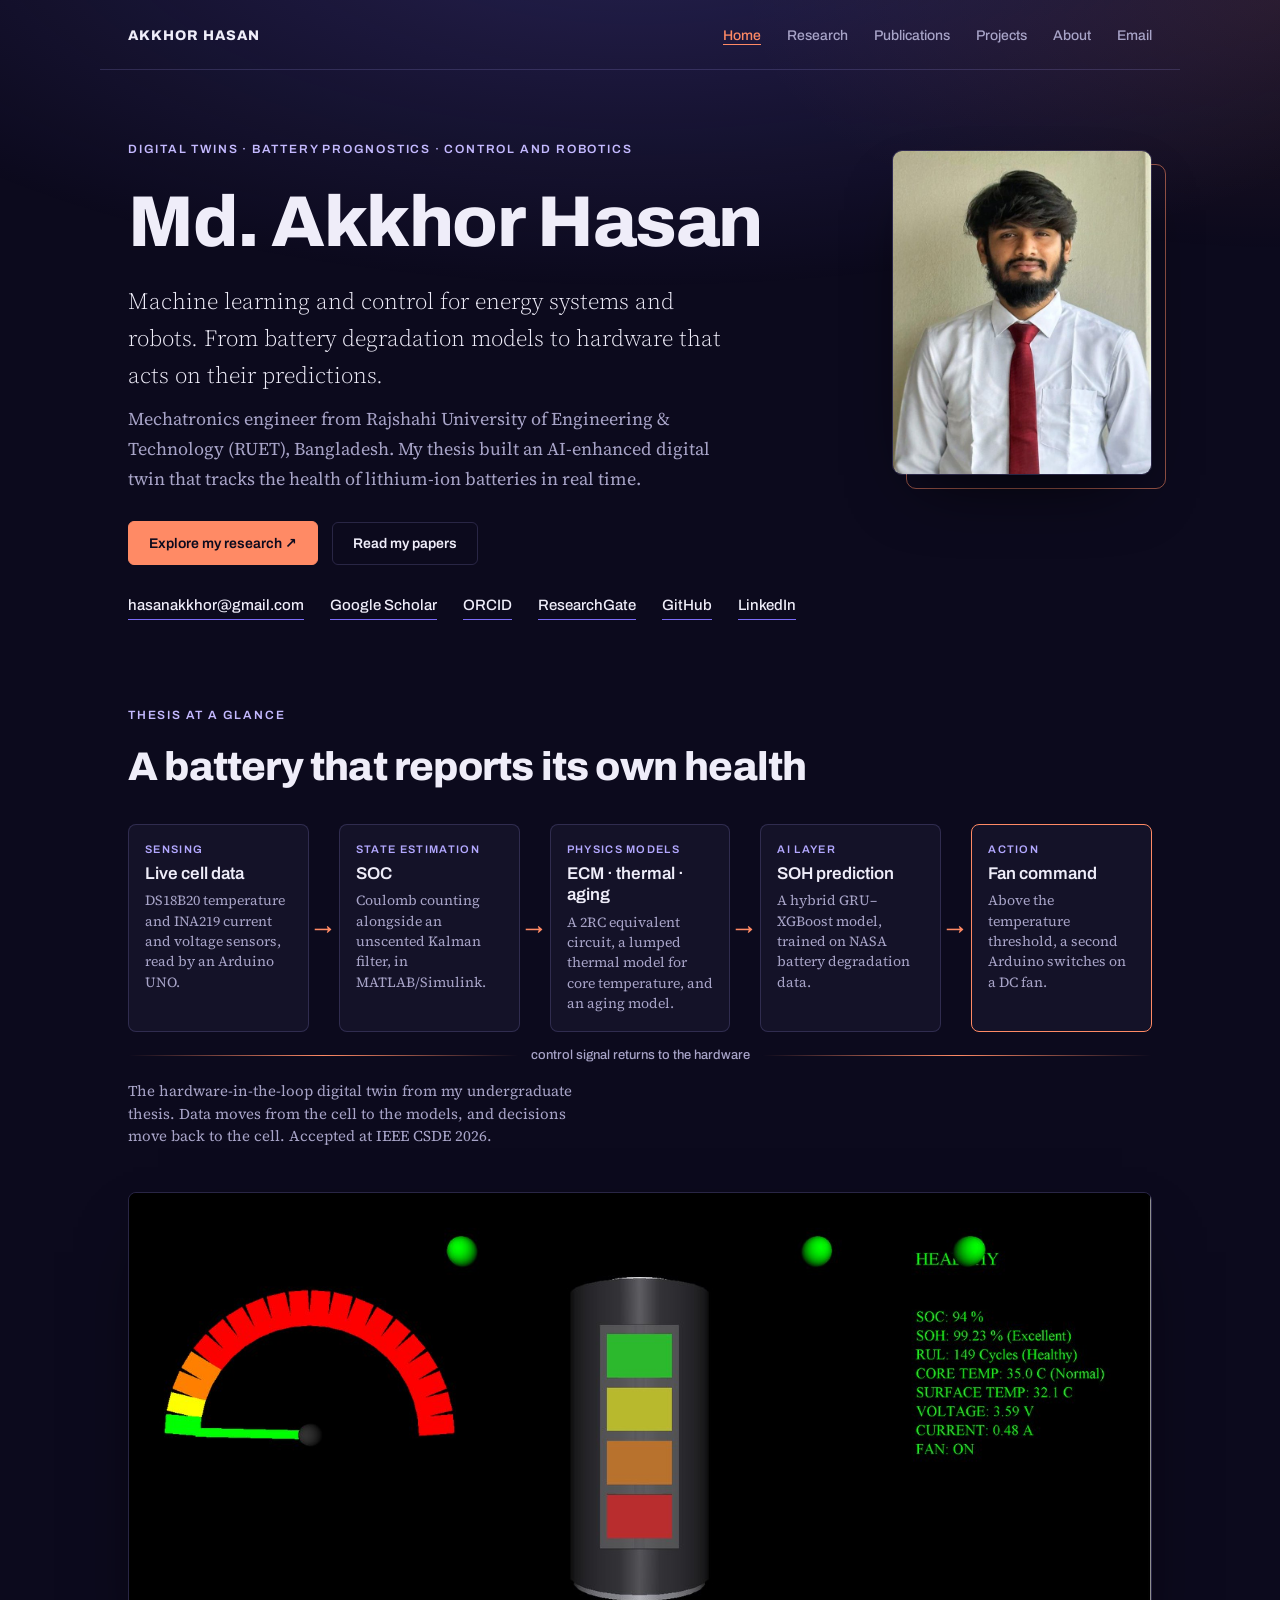
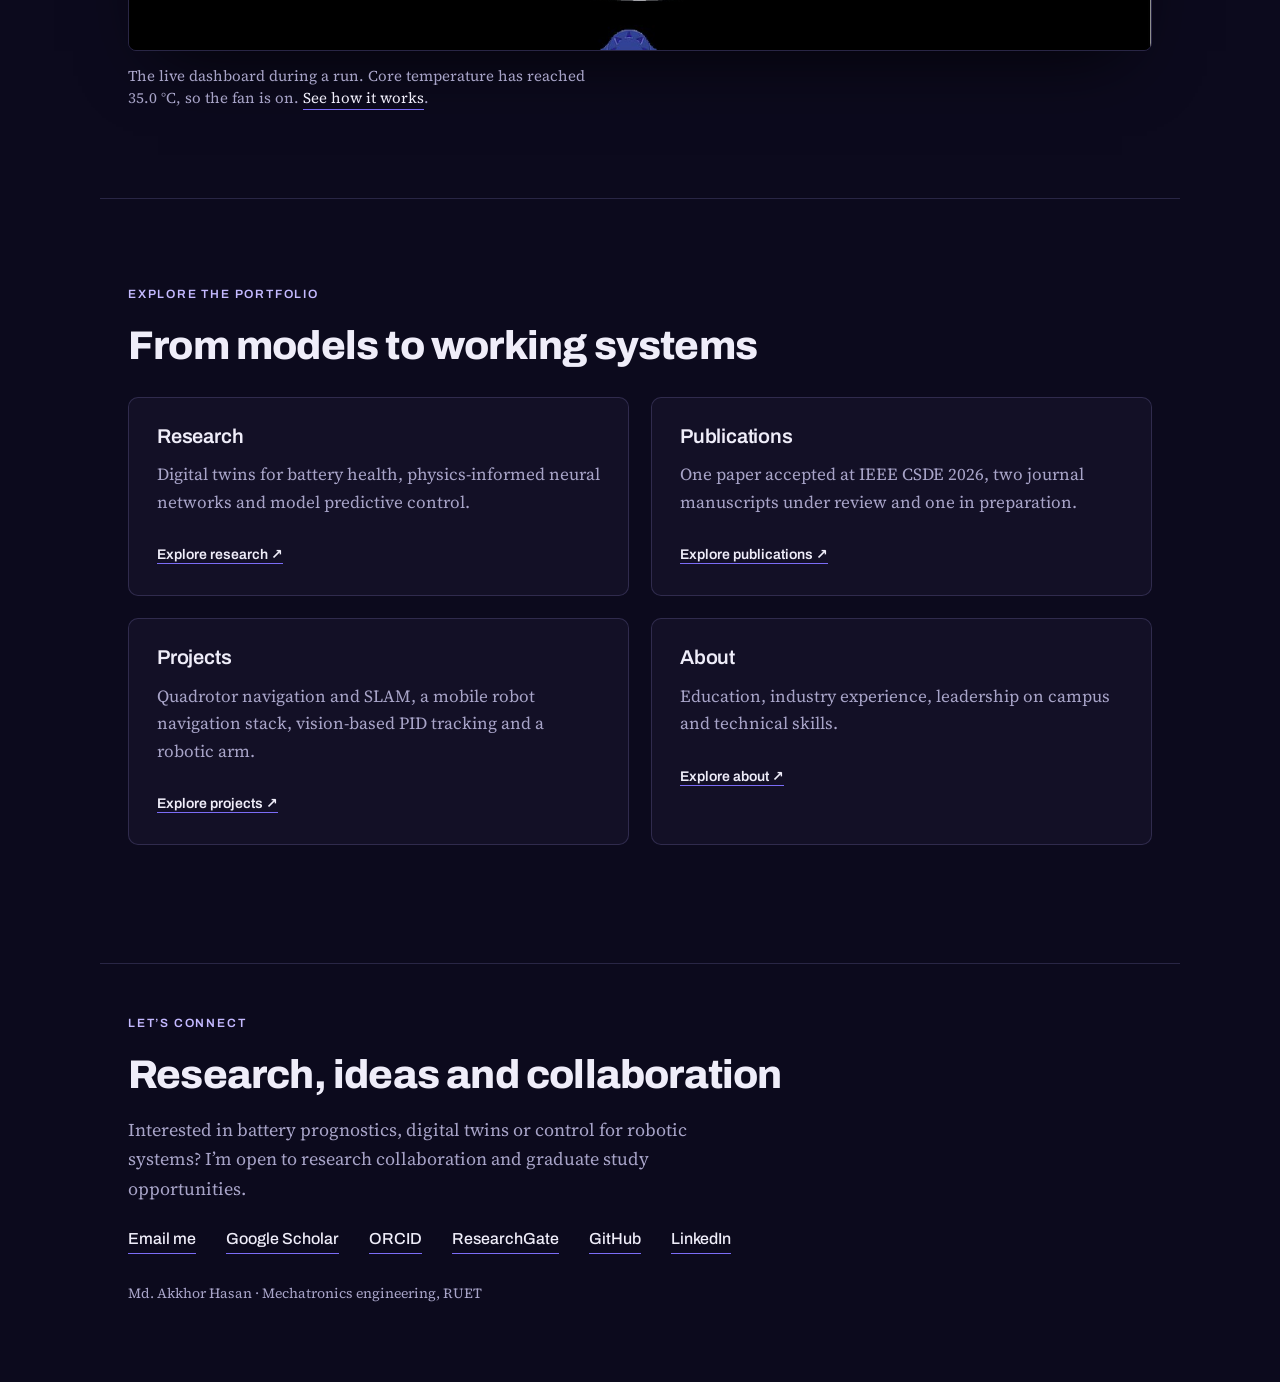
==== index.html @ 45b2f1d3 "Add files via upload" ====
<!DOCTYPE html>
<html lang="en">
<head>
<meta charset="utf-8">
<meta name="viewport" content="width=device-width, initial-scale=1">
<title>Home | Md. Akkhor Hasan</title>
<meta name="description" content="Mechatronics engineer working on AI-enhanced digital twins for lithium-ion battery health, physics-informed machine learning and robot control. RUET, Bangladesh.">
<meta name="theme-color" content="#0c0a1d">
<meta property="og:title" content="Md. Akkhor Hasan">
<meta property="og:description" content="Mechatronics engineer working on AI-enhanced digital twins for lithium-ion battery health, physics-informed machine learning and robot control. RUET, Bangladesh.">
<meta property="og:image" content="assets/akkhor-hasan.jpg">
<link rel="preconnect" href="https://fonts.googleapis.com">
<link rel="preconnect" href="https://fonts.gstatic.com" crossorigin>
<link rel="stylesheet" href="https://fonts.googleapis.com/css2?family=Archivo:wght@500;600;800&family=Source+Serif+4:ital,wght@0,300;0,400;1,400&display=swap">
<link rel="stylesheet" href="style.css">
</head>
<body><nav class="wrap section-nav" aria-label="Main navigation"><a class="brand" href="index.html">AKKHOR HASAN</a><a aria-current="page" href="index.html">Home</a><a href="research.html">Research</a><a href="publications.html">Publications</a><a href="projects.html">Projects</a><a href="about.html">About</a><a href="mailto:hasanakkhor@gmail.com">Email</a></nav>
<header class="wrap hero">
  <div>
  <p class="eyebrow">DIGITAL TWINS · BATTERY PROGNOSTICS · CONTROL AND ROBOTICS</p><h1 class="name">Md. Akkhor&nbsp;Hasan</h1>
  <p class="lede">Machine learning and control for energy systems and robots. From battery degradation models to hardware that acts on their predictions.</p>
  <p class="where">Mechatronics engineer from Rajshahi University of Engineering &amp; Technology (RUET), Bangladesh. My thesis built an AI-enhanced digital twin that tracks the health of lithium-ion batteries in real time.</p>
  <div class="hero-actions"><a class="primary" href="research.html">Explore my research ↗</a><a href="publications.html">Read my papers</a></div>
  <div class="meta"><a href="mailto:hasanakkhor@gmail.com">hasanakkhor@gmail.com</a><a target="_blank" rel="noopener" href="https://scholar.google.com/citations?user=YzFIFLMAAAAJ">Google Scholar</a><a target="_blank" rel="noopener" href="https://orcid.org/0009-0005-3361-2235">ORCID</a><a target="_blank" rel="noopener" href="https://www.researchgate.net/profile/Md-Hasan-910">ResearchGate</a><a target="_blank" rel="noopener" href="https://github.com/Akkhor07">GitHub</a><a target="_blank" rel="noopener" href="https://www.linkedin.com/in/akkhor07/">LinkedIn</a></div>
  </div>
  <figure class="portrait"><img src="assets/akkhor-hasan.jpg" alt="Portrait of Md. Akkhor Hasan in a white shirt and red tie." width="640" height="800"></figure>
</header>
<main><section class="wrap" style="padding-top:24px"><p class="eyebrow">THESIS AT A GLANCE</p><h2>A battery that reports its own health</h2>
  <figure class="figure" style="max-width:none">
    <ol class="twin" aria-label="Hardware-in-the-loop digital twin, step by step">
      <li><span class="k">Sensing</span><b>Live cell data</b><span>DS18B20 temperature and INA219 current and voltage sensors, read by an Arduino UNO.</span></li>
      <li><span class="k">State estimation</span><b>SOC</b><span>Coulomb counting alongside an unscented Kalman filter, in MATLAB/Simulink.</span></li>
      <li><span class="k">Physics models</span><b>ECM · thermal · aging</b><span>A 2RC equivalent circuit, a lumped thermal model for core temperature, and an aging model.</span></li>
      <li><span class="k">AI layer</span><b>SOH prediction</b><span>A hybrid GRU–XGBoost model, trained on NASA battery degradation data.</span></li>
      <li class="act"><span class="k">Action</span><b>Fan command</b><span>Above the temperature threshold, a second Arduino switches on a DC fan.</span></li>
    </ol>
    <p class="return">control signal returns to the hardware</p>
    <figcaption>The hardware-in-the-loop digital twin from my undergraduate thesis. Data moves from the cell to the models, and decisions move back to the cell. Accepted at IEEE CSDE 2026.</figcaption>
  </figure>
  <figure class="figure shot"><img src="assets/dashboard-fan-on.jpg" alt="Digital twin dashboard: a battery gauge, a cell graphic with four charge bars and a readout showing SOC 94%, SOH 99.23% (Excellent), RUL 149 cycles, core temperature 35.0 C and fan on." width="1400" height="626" loading="lazy"><figcaption>The live dashboard during a run. Core temperature has reached 35.0&nbsp;°C, so the fan is on. <a href="research.html#twin">See how it works</a>.</figcaption></figure>
</section><section class="wrap"><p class="eyebrow">EXPLORE THE PORTFOLIO</p><h2>From models to working systems</h2><div class="overview-grid"><article class="overview-card"><h3>Research</h3><p>Digital twins for battery health, physics-informed neural networks and model predictive control.</p><a href="research.html">Explore research ↗</a></article><article class="overview-card"><h3>Publications</h3><p>One paper accepted at IEEE CSDE 2026, two journal manuscripts under review and one in preparation.</p><a href="publications.html">Explore publications ↗</a></article><article class="overview-card"><h3>Projects</h3><p>Quadrotor navigation and SLAM, a mobile robot navigation stack, vision-based PID tracking and a robotic arm.</p><a href="projects.html">Explore projects ↗</a></article><article class="overview-card"><h3>About</h3><p>Education, industry experience, leadership on campus and technical skills.</p><a href="about.html">Explore about ↗</a></article></div></section></main>
<footer class="wrap" id="contact"><p class="eyebrow">LET’S CONNECT</p><h2>Research, ideas and collaboration</h2><p class="where">Interested in battery prognostics, digital twins or control for robotic systems? I’m open to research collaboration and graduate study opportunities.</p><div class="contact"><a href="mailto:hasanakkhor@gmail.com">Email me</a><a target="_blank" rel="noopener" href="https://scholar.google.com/citations?user=YzFIFLMAAAAJ">Google Scholar</a><a target="_blank" rel="noopener" href="https://orcid.org/0009-0005-3361-2235">ORCID</a><a target="_blank" rel="noopener" href="https://www.researchgate.net/profile/Md-Hasan-910">ResearchGate</a><a target="_blank" rel="noopener" href="https://github.com/Akkhor07">GitHub</a><a target="_blank" rel="noopener" href="https://www.linkedin.com/in/akkhor07/">LinkedIn</a></div><p class="fine">Md. Akkhor Hasan · Mechatronics engineering, RUET</p></footer>
</body></html>
---- style.css ----
:root{
  --abyss:#0c0a1d;
  --deep:#1a1736;
  --water:#7b6cf6;
  --silt:#b3a8ff;
  --restored:#ff8a65;
  --foam:#efedf9;
  --dim:#a8a4c8;
  --rule:rgba(179,168,255,.18);
  --panel:rgba(179,168,255,.05);
  --glow:rgba(123,108,246,.24);
  --glow2:rgba(255,138,101,.10);
  --overlay:rgba(12,10,29,.72);
  --eyebrow:#c4b9ff;
  --sans:'Archivo',system-ui,sans-serif;
  --serif:'Source Serif 4',Georgia,serif;
}
*{box-sizing:border-box}
html{scroll-behavior:smooth}
@media (prefers-reduced-motion:reduce){html{scroll-behavior:auto}*{animation:none!important;transition:none!important}}
body{
  margin:0;background:var(--abyss);color:var(--foam);
  font-family:var(--serif);font-size:18px;line-height:1.62;
  -webkit-font-smoothing:antialiased;
}
body::before{
  content:"";position:fixed;inset:0;pointer-events:none;z-index:0;
  background:radial-gradient(120% 70% at 50% -10%, var(--glow), transparent 60%),radial-gradient(60% 40% at 100% 0%, var(--glow2), transparent 70%);
}
.wrap{position:relative;z-index:1;max-width:1080px;margin:0 auto;padding-left:28px;padding-right:28px}
.col{max-width:64ch}
a{color:var(--foam);text-decoration:none;border-bottom:1px solid var(--water);padding-bottom:1px}
a:hover{border-bottom-color:var(--restored);color:var(--restored)}
a:focus-visible{outline:2px solid var(--restored);outline-offset:3px;border-radius:2px}
h1,h2,h3{font-family:var(--sans);font-weight:800;letter-spacing:-.02em;line-height:1.06;margin:0}
h2{font-size:clamp(28px,4vw,40px);margin-bottom:18px}
h3{font-size:20px;font-weight:600;letter-spacing:-.01em;margin-bottom:6px}
p{margin:0 0 18px}
section{padding-top:88px;padding-bottom:88px;border-top:1px solid var(--rule)}
section:first-of-type{border-top:none}

/* hero */
header{padding-top:104px;padding-bottom:64px}
.name{font-size:clamp(42px,7.6vw,80px);margin-bottom:22px;padding-top:.06em}
.lede{font-size:clamp(19px,2.3vw,23px);color:var(--foam);max-width:54ch;font-weight:300;margin-bottom:10px}
.where{color:var(--dim);font-size:17px;max-width:54ch}
.meta{display:flex;flex-wrap:wrap;gap:10px 26px;margin-top:26px;font-family:var(--sans);font-size:15px;font-weight:500}

/* compare */
.figure{margin:44px 0 0;max-width:920px}
.compare{position:relative;overflow:hidden;border-radius:3px;background:var(--deep);line-height:0;
  box-shadow:0 30px 70px -30px rgba(0,0,0,.85)}
.compare img{width:100%;display:block;user-select:none;-webkit-user-drag:none}
.compare .top{position:absolute;inset:0;width:50%;overflow:hidden}
.compare .top img{width:auto;height:100%;max-width:none}
.handle{position:absolute;top:0;bottom:0;left:50%;width:2px;background:var(--restored);transform:translateX(-1px);pointer-events:none}
.handle::after{content:"";position:absolute;top:50%;left:50%;width:44px;height:44px;margin:-22px 0 0 -22px;
  border:2px solid var(--restored);border-radius:50%;background:var(--overlay);backdrop-filter:blur(2px)}
.range{position:absolute;inset:0;width:100%;height:100%;opacity:0;cursor:ew-resize;margin:0}
.range:focus-visible + .handle::after{box-shadow:0 0 0 4px rgba(255,138,101,.35)}
.tag{position:absolute;bottom:12px;font-family:var(--sans);font-size:13px;font-weight:600;
  color:var(--foam);background:var(--overlay);padding:5px 10px;border-radius:2px;line-height:1.2}
.tag.l{left:12px}.tag.r{right:12px}
figcaption{font-size:15px;color:var(--dim);margin-top:14px;max-width:60ch;line-height:1.5}

/* stats */
.stats{display:flex;flex-wrap:wrap;gap:40px 56px;margin-top:34px}
.stat b{display:block;font-family:var(--sans);font-size:40px;font-weight:800;color:var(--restored);line-height:1;letter-spacing:-.03em}
.stat span{display:block;font-size:15px;color:var(--dim);margin-top:7px}

/* work */
.work{display:grid;gap:56px;margin-top:40px}
@media(min-width:800px){.work{grid-template-columns:1fr 1fr;gap:56px 44px}}
.work img{width:100%;display:block;border-radius:3px;background:var(--deep)}
.work p{font-size:16px;color:var(--dim);margin:12px 0 0;line-height:1.55}
.work .full{grid-column:1/-1}

.nets{margin:36px 0 0;padding:0;list-style:none;border-top:1px solid var(--rule)}
.nets li{padding:20px 0;border-bottom:1px solid var(--rule)}
.nets b{font-family:var(--sans);font-weight:600;font-size:17px;color:var(--foam)}
.nets span{display:block;font-size:16px;color:var(--dim);margin-top:4px;line-height:1.5}

/* publications */
.pubs{margin:32px 0 0;padding:0;list-style:none;counter-reset:p}
.pubs li{padding:22px 0;border-top:1px solid var(--rule);display:grid;grid-template-columns:34px 1fr;gap:16px}
.pubs li::before{counter-increment:p;content:counter(p);font-family:var(--sans);font-size:14px;font-weight:600;color:var(--silt);padding-top:5px}
.pubs .t{font-size:17px;line-height:1.42;margin:0 0 5px}
.pubs .v{font-size:15px;color:var(--dim);margin:0}
.q1{color:var(--restored);font-family:var(--sans);font-size:13px;font-weight:600}
.more{color:var(--dim);font-size:16px;margin-top:26px}

/* education */
.edu{margin:36px 0 0;padding:0 0 0 26px;list-style:none;border-left:1px solid var(--rule)}
.edu li{position:relative;padding:0 0 34px}
.edu li:last-child{padding-bottom:0}
.edu li::before{content:"";position:absolute;left:-31px;top:9px;width:9px;height:9px;border-radius:50%;
  background:var(--abyss);border:2px solid var(--silt)}
.edu li.now::before{background:var(--restored);border-color:var(--restored)}
.edu .yr{font-family:var(--sans);font-size:14px;font-weight:500;color:var(--silt)}
.edu .deg{font-family:var(--sans);font-size:18px;font-weight:600;margin:3px 0 2px}
.edu .det{font-size:16px;color:var(--dim);line-height:1.5}

/* skills */
.skills{display:grid;gap:30px;margin-top:36px}
@media(min-width:760px){.skills{grid-template-columns:1fr 1fr}}
.skills h3{color:var(--silt);font-size:16px;font-weight:600;margin-bottom:8px}
.skills p{font-size:16px;color:var(--dim);margin:0;line-height:1.55}

.repos{margin:32px 0 0;padding:0;list-style:none;border-top:1px solid var(--rule)}
.repos li{padding:20px 0;border-bottom:1px solid var(--rule);display:flex;flex-wrap:wrap;
  gap:6px 24px;align-items:baseline;justify-content:space-between}
.repos .r{flex:1 1 62%;min-width:250px}
.repos .r a{font-family:var(--sans);font-weight:600;font-size:17px;border-bottom-color:var(--rule)}
.repos .r p{font-size:15px;color:var(--dim);margin:5px 0 0;line-height:1.5}
.repos .m{font-family:var(--sans);font-size:14px;color:var(--silt);white-space:nowrap}

footer{padding-top:80px;padding-bottom:100px;border-top:1px solid var(--rule)}
.contact{display:flex;flex-wrap:wrap;gap:12px 30px;margin-top:22px;font-family:var(--sans);font-size:16px;font-weight:500}
.fine{margin-top:48px;font-size:14px;color:var(--dim)}

.section-nav{display:flex;flex-wrap:wrap;gap:12px 24px;padding-top:28px;font:500 14px var(--sans)}
.section-nav a{color:var(--dim);border-bottom-color:transparent}
.project-grid{display:grid;grid-template-columns:repeat(2,minmax(0,1fr));gap:44px 32px;margin-top:36px}
.project{min-width:0}.project img{display:block;width:100%;height:260px;object-fit:contain;background:var(--deep);border-radius:3px;margin-bottom:20px}
.project p{font-size:16px;color:var(--dim);margin:12px 0}.project>a{font:500 14px var(--sans)}
.subheading{margin-top:48px;font-size:24px}.work figure{margin:0;min-width:0}
section,footer{scroll-margin-top:24px}.repos .r{min-width:0}.repos .r a{overflow-wrap:anywhere}
@media(max-width:600px){.project-grid{grid-template-columns:1fr}.project img{height:230px}.wrap{padding-left:22px;padding-right:22px}.section-nav{gap:12px 18px}section{padding-top:60px;padding-bottom:60px}.stats{gap:30px}.contact a{overflow-wrap:anywhere}}

/* Mobile and tablet layout */
html {
  -webkit-text-size-adjust: 100%;
}

img {
  max-width: 100%;
}

@media (max-width: 768px) {
  .wrap {
    width: 100%;
    padding-left: 20px;
    padding-right: 20px;
  }

  header {
    padding-top: 48px;
    padding-bottom: 40px;
  }

  section {
    padding-top: 48px;
    padding-bottom: 48px;
  }

  footer {
    padding-top: 48px;
    padding-bottom: 64px;
  }

  body {
    font-size: 17px;
    line-height: 1.65;
  }

  .name {
    font-size: clamp(32px, 8vw, 56px);
    line-height: 1.12;
    overflow-wrap: anywhere;
  }

  h2 {
    font-size: clamp(26px, 6vw, 36px);
    line-height: 1.15;
  }

  h3 {
    line-height: 1.3;
  }

  .lede {
    font-size: 20px;
  }

  .where {
    font-size: 16px;
  }

  .col {
    max-width: 100%;
  }

  /* Navigation and contact links */
  .section-nav,
  .meta,
  .contact {
    display: flex;
    flex-wrap: wrap;
    gap: 8px 18px;
  }

  .section-nav a,
  .meta a,
  .contact a {
    display: inline-flex;
    align-items: center;
    min-height: 44px;
    max-width: 100%;
    overflow-wrap: anywhere;
  }

  /* Two compact columns for statistics */
  .stats {
    display: grid;
    grid-template-columns: repeat(2, minmax(0, 1fr));
    gap: 28px 18px;
  }

  .stat b {
    font-size: 34px;
  }

  .stat span {
    font-size: 14px;
  }

  /* Stack projects and research figures */
  .work,
  .project-grid,
  .skills {
    grid-template-columns: minmax(0, 1fr);
    gap: 32px;
  }

  .work figure,
  .figure {
    margin-left: 0;
    margin-right: 0;
  }

  .work .full {
    grid-column: auto;
  }

  .project,
  .work figure {
    min-width: 0;
  }

  .project img {
    width: 100%;
    height: auto;
    max-height: 320px;
    object-fit: contain;
  }

  /* Touch-friendly comparison slider */
  .compare {
    width: 100%;
  }

  .compare .top img {
    max-width: none;
  }

  .range {
    touch-action: pan-y;
  }

  .tag {
    font-size: 11px;
    padding: 5px 7px;
  }

  figcaption {
    font-size: 14px;
  }

  /* Long repository and publication titles */
  .repos li {
    display: block;
  }

  .repos .r {
    min-width: 0;
  }

  .repos .r a,
  .pubs .t {
    overflow-wrap: anywhere;
  }

  .repos .m {
    display: block;
    margin-top: 10px;
    white-space: normal;
  }

  .pubs li {
    grid-template-columns: 22px minmax(0, 1fr);
    gap: 10px;
  }

  .edu {
    padding-left: 22px;
  }

  .edu li::before {
    left: -27px;
  }
}

@media (max-width: 360px) {
  .wrap {
    padding-left: 16px;
    padding-right: 16px;
  }

  .name {
    font-size: 30px;
  }

  .lede {
    font-size: 18px;
  }

  .stat b {
    font-size: 30px;
  }
}

/* Portfolio refresh */
.eyebrow{font:600 12px var(--sans);letter-spacing:.15em;color:var(--eyebrow);margin:0 0 24px}.hero-actions{display:flex;flex-wrap:wrap;gap:14px;align-items:center;margin:28px 0}.hero-actions a{font:600 14px var(--sans);padding:13px 20px;border:1px solid var(--rule);border-radius:6px}.hero-actions .primary{background:var(--restored);color:var(--abyss);border-color:var(--restored)}.hero-actions a:hover{background:var(--silt);border-color:var(--silt);color:var(--abyss)}.where{max-width:65ch;line-height:1.65}.name{font-size:clamp(38px,6.7vw,72px)}header{padding-top:72px}.section-nav{padding-bottom:24px;border-bottom:1px solid var(--rule)}.stats{display:grid;grid-template-columns:repeat(4,minmax(0,1fr));gap:18px}.stat{padding:22px 18px;background:rgba(179,168,255,.055);border:1px solid var(--rule);border-radius:8px}.stat b{font-size:32px}.nets{display:grid;grid-template-columns:repeat(3,minmax(0,1fr));gap:18px;border:0}.nets li{padding:24px;border:1px solid var(--rule);border-radius:8px;background:rgba(179,168,255,.04)}.project{padding:18px;border:1px solid var(--rule);border-radius:8px}.work img,.project img{border-radius:6px}.fine{color:var(--dim)}@media(max-width:768px){.stats{grid-template-columns:repeat(2,minmax(0,1fr))}.nets{grid-template-columns:1fr}header{padding-top:40px}.eyebrow{font-size:10px;line-height:1.7}.stat{padding:18px 12px}.stat b{font-size:28px}}
@media(max-width:768px){.section-nav{flex-wrap:nowrap;overflow-x:auto;gap:20px;padding-top:12px;padding-bottom:12px;scrollbar-width:thin}.section-nav a{white-space:nowrap;flex-shrink:0;min-height:40px}}

.section-nav{align-items:center;gap:14px 26px}.section-nav .brand{font-weight:800;letter-spacing:.07em;margin-right:auto;color:var(--foam)}.section-nav [aria-current="page"]{color:var(--restored);border-bottom-color:var(--restored)}.page-heading{padding-top:64px;padding-bottom:50px}.page-heading .name{font-size:clamp(38px,6vw,64px)}.page-heading .where{max-width:65ch}.overview-grid{display:grid;grid-template-columns:repeat(2,minmax(0,1fr));gap:22px;margin:30px 0}.overview-card{padding:28px;border:1px solid var(--rule);border-radius:10px;background:rgba(179,168,255,.045)}.overview-card p{font-size:17px;color:var(--dim);margin:14px 0 22px}.overview-card a{font:600 14px var(--sans)}.section-nav{position:relative}.page-heading+main section:first-child{padding-top:30px}.figure{margin-top:36px}.where{font-size:18px}footer{padding-top:52px;padding-bottom:60px}.fine{margin-top:28px}@media(max-width:768px){.section-nav .brand{display:none}.overview-grid{grid-template-columns:1fr}.overview-card{padding:24px}.page-heading{padding-top:38px;padding-bottom:30px}}
.visitor-grid{display:grid;grid-template-columns:minmax(0,1.3fr) minmax(0,1fr);gap:28px;margin:30px 0 22px}.visitor-map-panel,.visitor-country-panel{border:1px solid var(--rule);border-radius:10px;padding:24px 18px;background:rgba(179,168,255,.035);min-width:0}.visitor-grid h3{font-size:17px;color:var(--silt);margin-bottom:22px}.visitor-grid img{max-width:100%;height:auto}.visitor-note{font-size:13px;line-height:1.6;color:var(--dim);max-width:85ch;margin:10px 0}.visitor-grid center{max-width:100%}@media(max-width:600px){.visitor-map-panel #scvmap{zoom:.6}.visitor-country-panel [title="Flag Counter"]{zoom:.85}}@media(max-width:768px){.visitor-grid{grid-template-columns:1fr;gap:18px}.visitor-map-panel,.visitor-country-panel{padding:20px 12px}}
#visitor-map{padding-top:36px;padding-bottom:36px}#visitor-map>h2{font-size:26px;margin-bottom:12px}.visitor-grid{gap:18px;margin:18px 0 12px}.visitor-map-panel,.visitor-country-panel{padding:16px}.visitor-grid h3{margin-bottom:12px}.visitor-note{margin:6px 0}.pubs .authors{font-size:14px;color:var(--dim);line-height:1.6;margin:8px 0}.pubs .t a{border-bottom-color:transparent}.pubs .t a:hover{border-bottom-color:var(--restored)}.pubs .v{line-height:1.6}

/* ---- Akkhor Hasan additions ---- */
:root{
  --ok:#7fd8a8;
  --wait:#f5c46b;
  --draft:var(--silt);
}
h1,h2,h3{text-wrap:balance}

/* hero with portrait */
.hero{display:grid;grid-template-columns:minmax(0,1fr) 260px;gap:48px;align-items:start}
.hero>div{min-width:0}
.portrait{margin:8px 0 0;position:relative}
.portrait img{display:block;width:100%;height:auto;aspect-ratio:4/5;object-fit:cover;border-radius:10px;
  border:1px solid var(--rule);box-shadow:0 30px 70px -30px rgba(0,0,0,.85)}
.portrait::after{content:"";position:absolute;inset:14px -14px -14px 14px;border:1px solid var(--restored);
  border-radius:10px;z-index:-1;opacity:.55}
@media(max-width:768px){
  .hero{grid-template-columns:1fr;gap:0}
  .portrait{order:-1;width:132px;margin:0 0 26px}
  .portrait::after{inset:8px -8px -8px 8px}
}

/* digital twin loop */
.twin{list-style:none;margin:0;padding:0;display:grid;grid-template-columns:repeat(5,minmax(0,1fr));gap:30px;counter-reset:s}
.twin li{position:relative;min-width:0;padding:18px 16px;border:1px solid var(--rule);border-radius:8px;background:var(--panel)}
.twin li:not(:last-child)::after{content:"→";position:absolute;right:-24px;top:50%;transform:translateY(-50%);
  font:600 18px var(--sans);color:var(--restored)}
.twin .k{display:block;font:600 11px var(--sans);letter-spacing:.12em;text-transform:uppercase;color:var(--silt)}
.twin b{display:block;font:600 17px/1.25 var(--sans);margin:8px 0 6px;color:var(--foam)}
.twin span:last-child{display:block;font-size:14px;line-height:1.45;color:var(--dim)}
.twin li.act{border-color:var(--restored)}
.return{display:flex;align-items:center;gap:12px;margin-top:16px;font:500 13px var(--sans);color:var(--dim)}
.return::before,.return::after{content:"";flex:1;height:1px;background:linear-gradient(90deg,transparent,var(--restored),transparent)}
@media(max-width:900px){
  .twin{grid-template-columns:1fr;gap:26px}
  .twin li:not(:last-child)::after{content:"↓";right:auto;left:22px;top:auto;bottom:-24px;transform:none}
}

/* publication status */
.status{display:inline-flex;align-items:center;gap:7px;font:600 12px var(--sans);letter-spacing:.04em;margin:0 0 8px}
.status::before{content:"";width:8px;height:8px;border-radius:50%;background:currentColor}
.status.ok{color:var(--ok)}.status.wait{color:var(--wait)}.status.draft{color:var(--draft)}
.status .venue{color:var(--dim);font-weight:500}
.pubs .note{font-size:15px;color:var(--dim);margin:6px 0 0;line-height:1.55}

.cv-link{display:inline-block;margin-top:22px;font:600 14px var(--sans);padding:12px 18px;border:1px solid var(--rule);border-radius:6px}
.contact-list{margin:26px 0 0;padding:0;list-style:none;display:grid;grid-template-columns:repeat(2,minmax(0,1fr));gap:0 32px;border-top:1px solid var(--rule)}
.contact-list li{padding:14px 0;border-bottom:1px solid var(--rule);display:flex;gap:16px;justify-content:space-between;min-width:0}
.contact-list .lbl{font:500 14px var(--sans);color:var(--silt);flex-shrink:0}
.contact-list a,.contact-list span.v{font:500 15px var(--sans);overflow-wrap:anywhere;text-align:right}
@media(max-width:768px){.contact-list{grid-template-columns:1fr}}
#publications>.col{margin-bottom:36px}
.figure.shot{max-width:none;margin-top:44px}
.figure.shot img{display:block;width:100%;height:auto;border-radius:8px;border:1px solid var(--rule);box-shadow:0 30px 70px -30px rgba(0,0,0,.85)}
.work img{height:auto}
.work .diagram img,.work .plot img{background:#fff;padding:10px;border:1px solid var(--rule)}
.work figure img{border:1px solid var(--rule)}
.project{display:flex;flex-direction:column}
.project img.cover{object-fit:cover}
.project img.light{background:#fff;padding:8px}
.project .tags{font:600 12px var(--sans);letter-spacing:.04em;color:var(--silt);margin:0 0 8px}
.project>a{margin-top:auto;align-self:flex-start}
.work.pair img{height:320px;object-fit:contain;background:var(--deep)}@media(max-width:768px){.work.pair img{height:auto;max-height:340px}}
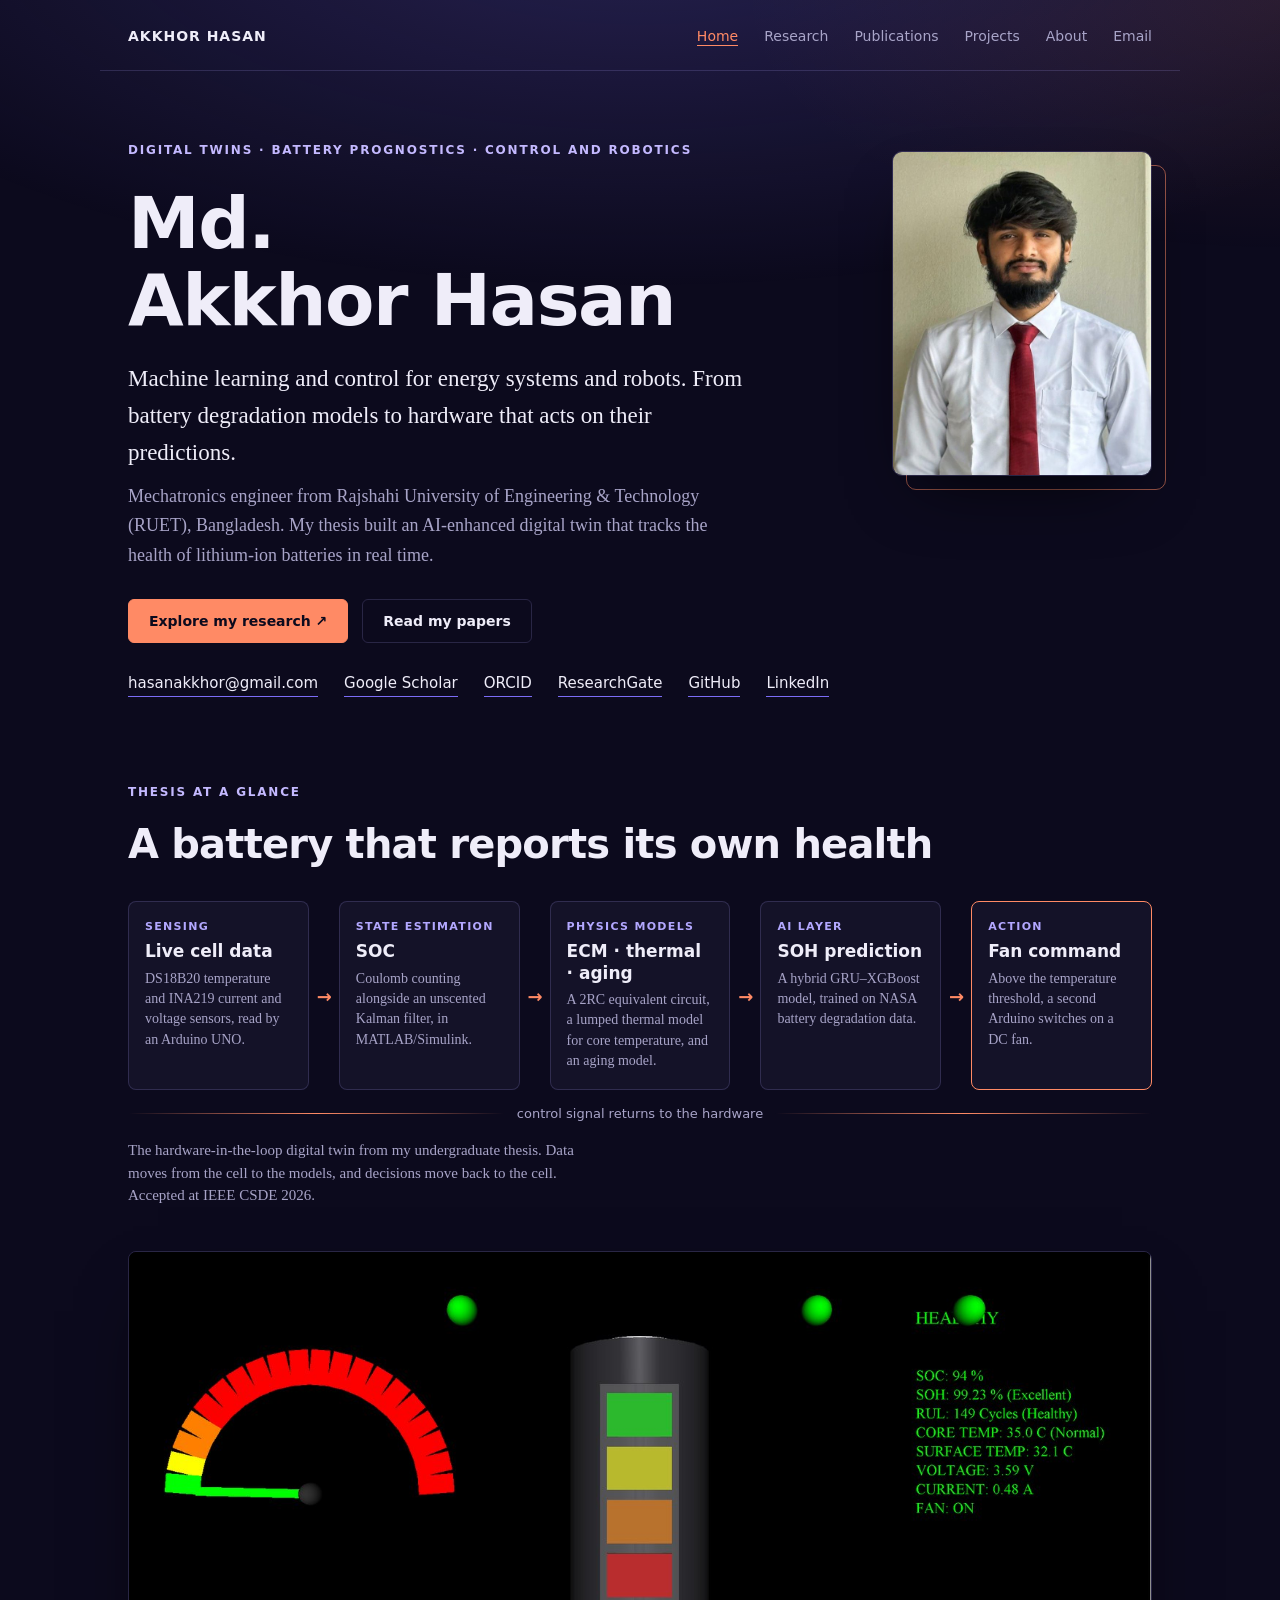
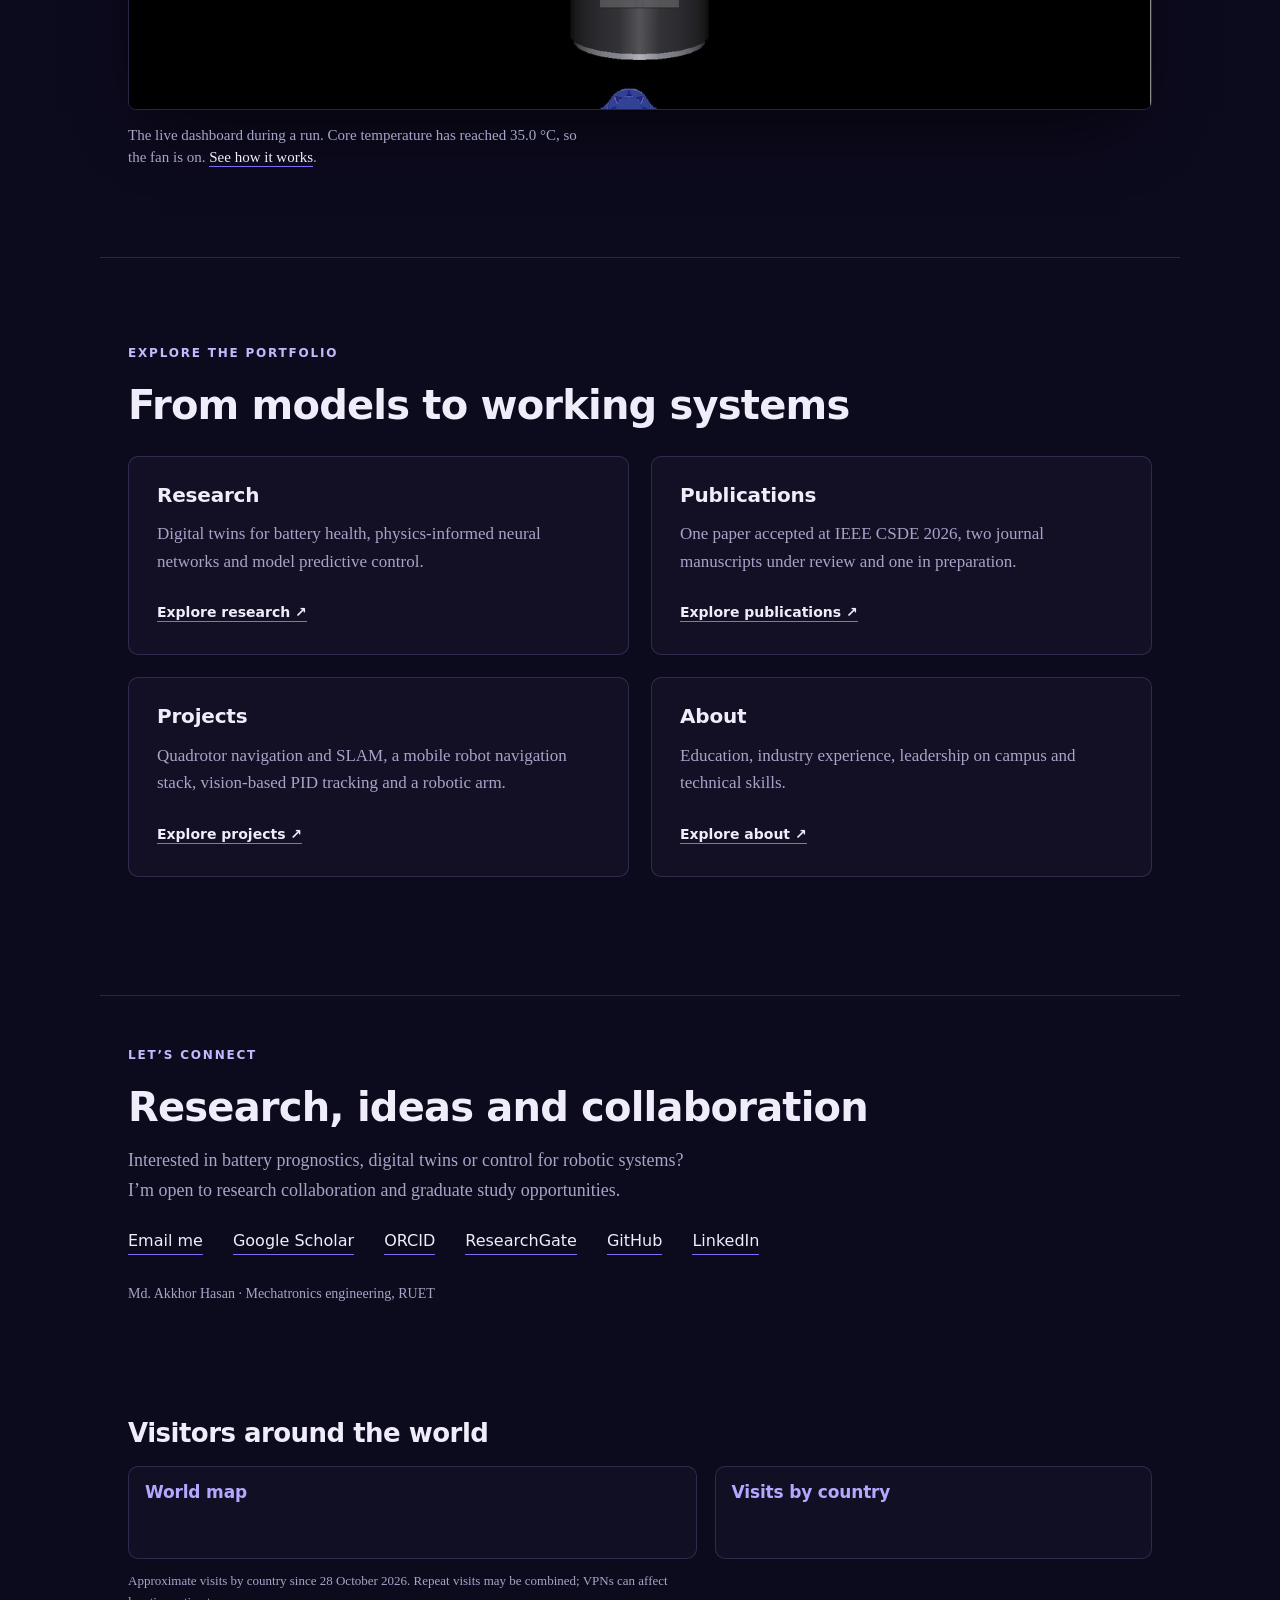
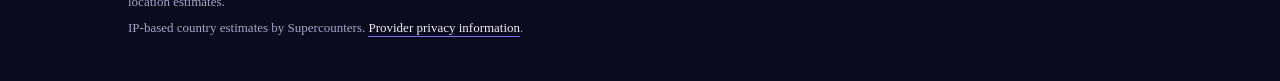
==== commit ff11ed6a: "Add visitor counter and security headers Add the Supercounters world map and country flag counter to" ====
--- a/index.html
+++ b/index.html
@@ -5,6 +5,8 @@
 <meta name="viewport" content="width=device-width, initial-scale=1">
 <title>Home | Md. Akkhor Hasan</title>
 <meta name="description" content="Mechatronics engineer working on AI-enhanced digital twins for lithium-ion battery health, physics-informed machine learning and robot control. RUET, Bangladesh.">
+<meta http-equiv="Content-Security-Policy" content="default-src 'self'; script-src 'self' https://widget.supercounters.com https://*.supercounters.com 'sha256-kbJNL9PMJsD2D69hBDd3xUnf70yErUIbdUJMqEsxHow=' 'sha256-eAid57BZqZ4NtbiX848uxCRCxRqSm8PVS6HsigpHGRg='; object-src 'none'; base-uri 'self'; form-action 'none'; img-src 'self' https: data:; frame-src https://*.supercounters.com; connect-src 'self' https://*.supercounters.com; style-src 'self' 'unsafe-inline' https://fonts.googleapis.com; font-src https://fonts.gstatic.com">
+<meta name="referrer" content="strict-origin-when-cross-origin">
 <meta name="theme-color" content="#0c0a1d">
 <meta property="og:title" content="Md. Akkhor Hasan">
 <meta property="og:description" content="Mechatronics engineer working on AI-enhanced digital twins for lithium-ion battery health, physics-informed machine learning and robot control. RUET, Bangladesh.">
@@ -40,4 +42,5 @@
   <figure class="figure shot"><img src="assets/dashboard-fan-on.jpg" alt="Digital twin dashboard: a battery gauge, a cell graphic with four charge bars and a readout showing SOC 94%, SOH 99.23% (Excellent), RUL 149 cycles, core temperature 35.0 C and fan on." width="1400" height="626" loading="lazy"><figcaption>The live dashboard during a run. Core temperature has reached 35.0&nbsp;°C, so the fan is on. <a href="research.html#twin">See how it works</a>.</figcaption></figure>
 </section><section class="wrap"><p class="eyebrow">EXPLORE THE PORTFOLIO</p><h2>From models to working systems</h2><div class="overview-grid"><article class="overview-card"><h3>Research</h3><p>Digital twins for battery health, physics-informed neural networks and model predictive control.</p><a href="research.html">Explore research ↗</a></article><article class="overview-card"><h3>Publications</h3><p>One paper accepted at IEEE CSDE 2026, two journal manuscripts under review and one in preparation.</p><a href="publications.html">Explore publications ↗</a></article><article class="overview-card"><h3>Projects</h3><p>Quadrotor navigation and SLAM, a mobile robot navigation stack, vision-based PID tracking and a robotic arm.</p><a href="projects.html">Explore projects ↗</a></article><article class="overview-card"><h3>About</h3><p>Education, industry experience, leadership on campus and technical skills.</p><a href="about.html">Explore about ↗</a></article></div></section></main>
 <footer class="wrap" id="contact"><p class="eyebrow">LET’S CONNECT</p><h2>Research, ideas and collaboration</h2><p class="where">Interested in battery prognostics, digital twins or control for robotic systems? I’m open to research collaboration and graduate study opportunities.</p><div class="contact"><a href="mailto:hasanakkhor@gmail.com">Email me</a><a target="_blank" rel="noopener" href="https://scholar.google.com/citations?user=YzFIFLMAAAAJ">Google Scholar</a><a target="_blank" rel="noopener" href="https://orcid.org/0009-0005-3361-2235">ORCID</a><a target="_blank" rel="noopener" href="https://www.researchgate.net/profile/Md-Hasan-910">ResearchGate</a><a target="_blank" rel="noopener" href="https://github.com/Akkhor07">GitHub</a><a target="_blank" rel="noopener" href="https://www.linkedin.com/in/akkhor07/">LinkedIn</a></div><p class="fine">Md. Akkhor Hasan · Mechatronics engineering, RUET</p></footer>
+<section class="wrap" id="visitor-map"><h2>Visitors around the world</h2><div class="visitor-grid"><div class="visitor-map-panel"><h3>World map</h3><!-- BEGIN: Powered by Supercounters.com --><center><script type="text/javascript" src="https://widget.supercounters.com/ssl/map.js"></script><script type="text/javascript">var sc_map_var = sc_map_var || [];sc_map(1740017,"112288","ff0000",68)</script><br><noscript><a href="https://www.supercounters.com/" target="_blank" rel="noopener">free online counter</a></noscript></center><!-- END: Powered by Supercounters.com --></div><div class="visitor-country-panel"><h3>Visits by country</h3><!-- BEGIN: Powered by Supercounters.com --><center><script type="text/javascript" src="https://widget.supercounters.com/ssl/flag.js"></script><script type="text/javascript">sc_flag(1740018,"0c0a1d","efedf9","7b6cf6",3,100,0,0)</script><br><noscript><a href="https://www.supercounters.com/" target="_blank" rel="noopener">Flag Counter</a></noscript></center><!-- END: Powered by Supercounters.com --></div></div><p class="visitor-note">Approximate visits by country since 28 October 2026. Repeat visits may be combined; VPNs can affect location estimates.</p><p class="visitor-note">IP-based country estimates by Supercounters. <a href="https://www.supercounters.com/privacy" target="_blank" rel="noopener">Provider privacy information</a>.</p></section>
 </body></html>
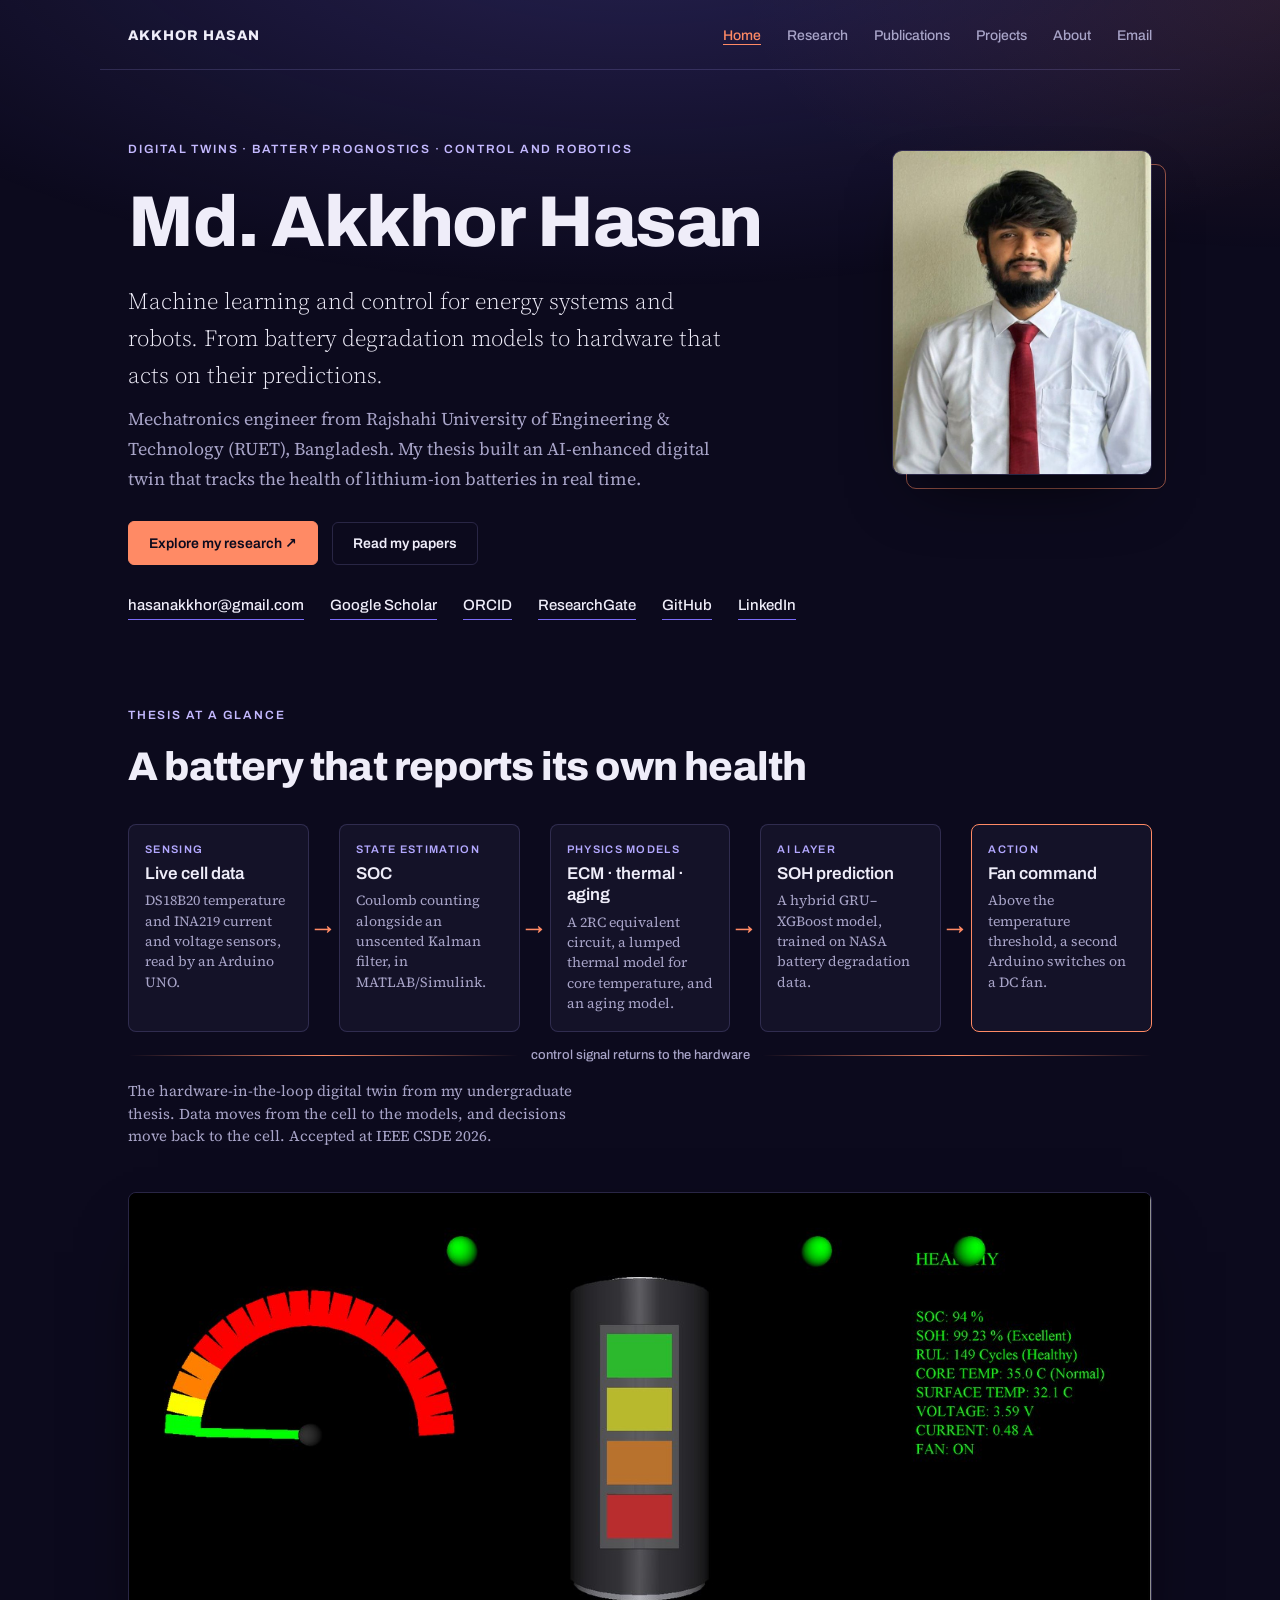
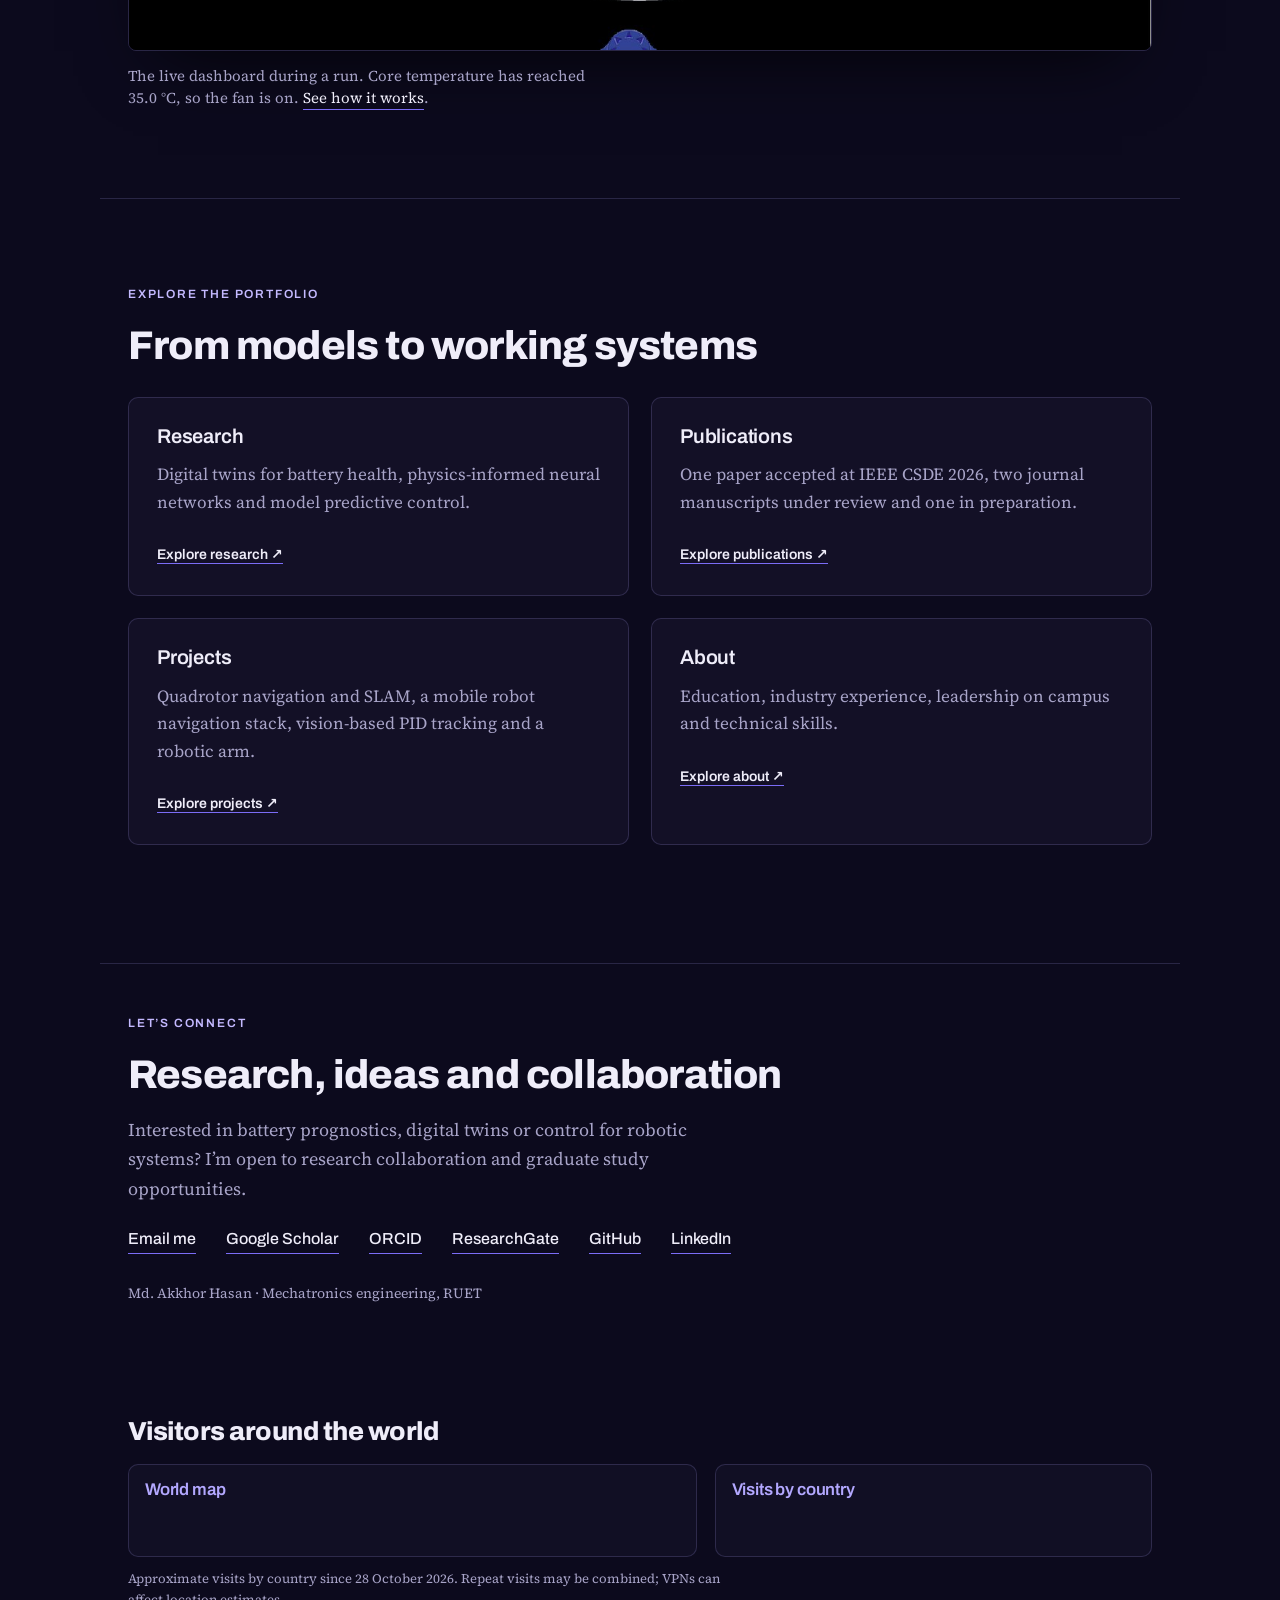
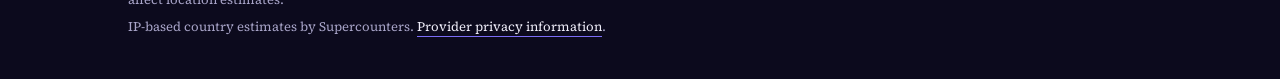
==== commit 941fd79f: "Relax script policy so the visitor counter can load The Supercounters widgets inject their own scrip" ====
--- a/index.html
+++ b/index.html
@@ -5,7 +5,7 @@
 <meta name="viewport" content="width=device-width, initial-scale=1">
 <title>Home | Md. Akkhor Hasan</title>
 <meta name="description" content="Mechatronics engineer working on AI-enhanced digital twins for lithium-ion battery health, physics-informed machine learning and robot control. RUET, Bangladesh.">
-<meta http-equiv="Content-Security-Policy" content="default-src 'self'; script-src 'self' https://widget.supercounters.com https://*.supercounters.com 'sha256-kbJNL9PMJsD2D69hBDd3xUnf70yErUIbdUJMqEsxHow=' 'sha256-eAid57BZqZ4NtbiX848uxCRCxRqSm8PVS6HsigpHGRg='; object-src 'none'; base-uri 'self'; form-action 'none'; img-src 'self' https: data:; frame-src https://*.supercounters.com; connect-src 'self' https://*.supercounters.com; style-src 'self' 'unsafe-inline' https://fonts.googleapis.com; font-src https://fonts.gstatic.com">
+<meta http-equiv="Content-Security-Policy" content="object-src 'none'; base-uri 'self'; form-action 'none'">
 <meta name="referrer" content="strict-origin-when-cross-origin">
 <meta name="theme-color" content="#0c0a1d">
 <meta property="og:title" content="Md. Akkhor Hasan">
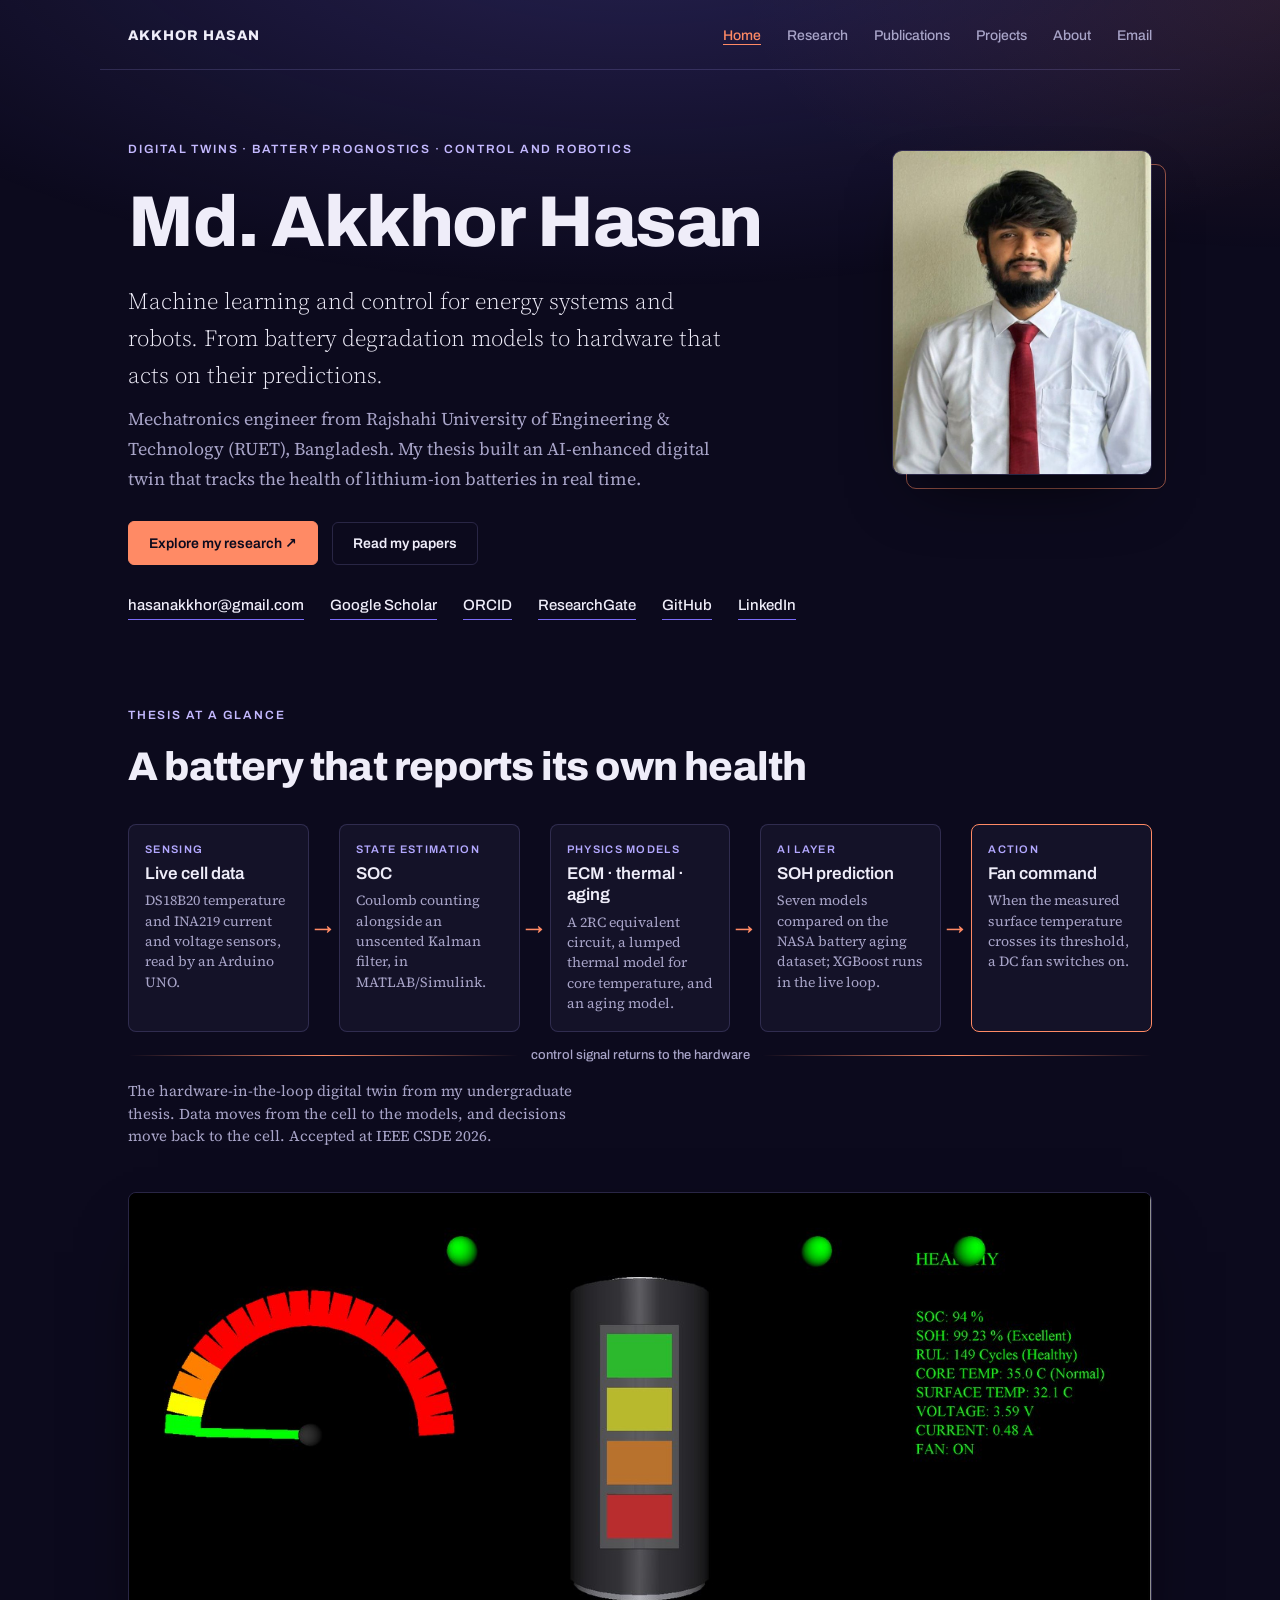
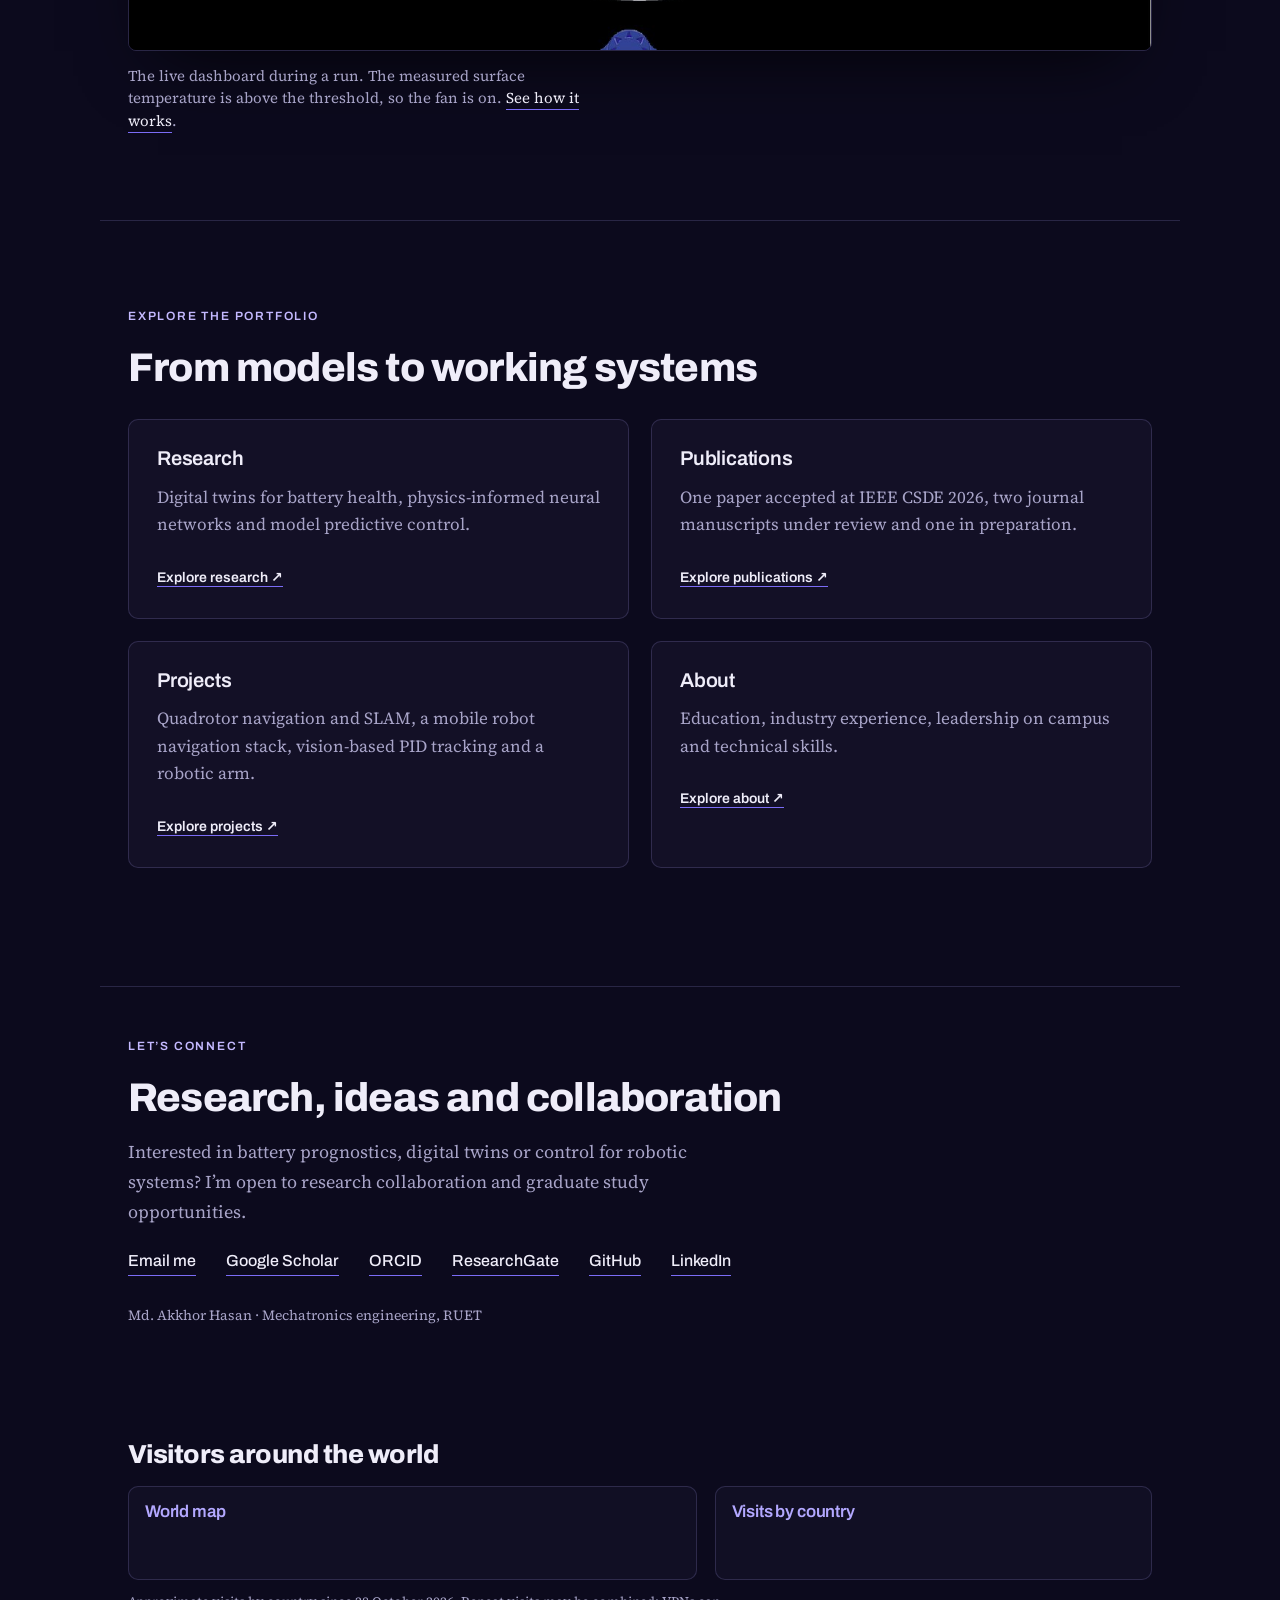
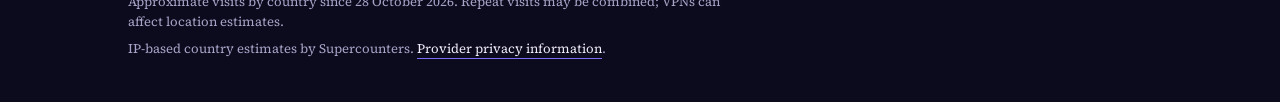
==== commit 1cd06523: "Correct research details to match the papers The digital twin deploys standalone XGBoost (seven mode" ====
--- a/index.html
+++ b/index.html
@@ -33,13 +33,13 @@
       <li><span class="k">Sensing</span><b>Live cell data</b><span>DS18B20 temperature and INA219 current and voltage sensors, read by an Arduino UNO.</span></li>
       <li><span class="k">State estimation</span><b>SOC</b><span>Coulomb counting alongside an unscented Kalman filter, in MATLAB/Simulink.</span></li>
       <li><span class="k">Physics models</span><b>ECM · thermal · aging</b><span>A 2RC equivalent circuit, a lumped thermal model for core temperature, and an aging model.</span></li>
-      <li><span class="k">AI layer</span><b>SOH prediction</b><span>A hybrid GRU–XGBoost model, trained on NASA battery degradation data.</span></li>
-      <li class="act"><span class="k">Action</span><b>Fan command</b><span>Above the temperature threshold, a second Arduino switches on a DC fan.</span></li>
+      <li><span class="k">AI layer</span><b>SOH prediction</b><span>Seven models compared on the NASA battery aging dataset; XGBoost runs in the live loop.</span></li>
+      <li class="act"><span class="k">Action</span><b>Fan command</b><span>When the measured surface temperature crosses its threshold, a DC fan switches on.</span></li>
     </ol>
     <p class="return">control signal returns to the hardware</p>
     <figcaption>The hardware-in-the-loop digital twin from my undergraduate thesis. Data moves from the cell to the models, and decisions move back to the cell. Accepted at IEEE CSDE 2026.</figcaption>
   </figure>
-  <figure class="figure shot"><img src="assets/dashboard-fan-on.jpg" alt="Digital twin dashboard: a battery gauge, a cell graphic with four charge bars and a readout showing SOC 94%, SOH 99.23% (Excellent), RUL 149 cycles, core temperature 35.0 C and fan on." width="1400" height="626" loading="lazy"><figcaption>The live dashboard during a run. Core temperature has reached 35.0&nbsp;°C, so the fan is on. <a href="research.html#twin">See how it works</a>.</figcaption></figure>
+  <figure class="figure shot"><img src="assets/dashboard-fan-on.jpg" alt="Digital twin dashboard: a battery gauge, a cell graphic with four charge bars and a readout showing SOC 94%, SOH 99.23% (Excellent), RUL 149 cycles, surface temperature 32.1 C and fan on." width="1400" height="626" loading="lazy"><figcaption>The live dashboard during a run. The measured surface temperature is above the threshold, so the fan is on. <a href="research.html#twin">See how it works</a>.</figcaption></figure>
 </section><section class="wrap"><p class="eyebrow">EXPLORE THE PORTFOLIO</p><h2>From models to working systems</h2><div class="overview-grid"><article class="overview-card"><h3>Research</h3><p>Digital twins for battery health, physics-informed neural networks and model predictive control.</p><a href="research.html">Explore research ↗</a></article><article class="overview-card"><h3>Publications</h3><p>One paper accepted at IEEE CSDE 2026, two journal manuscripts under review and one in preparation.</p><a href="publications.html">Explore publications ↗</a></article><article class="overview-card"><h3>Projects</h3><p>Quadrotor navigation and SLAM, a mobile robot navigation stack, vision-based PID tracking and a robotic arm.</p><a href="projects.html">Explore projects ↗</a></article><article class="overview-card"><h3>About</h3><p>Education, industry experience, leadership on campus and technical skills.</p><a href="about.html">Explore about ↗</a></article></div></section></main>
 <footer class="wrap" id="contact"><p class="eyebrow">LET’S CONNECT</p><h2>Research, ideas and collaboration</h2><p class="where">Interested in battery prognostics, digital twins or control for robotic systems? I’m open to research collaboration and graduate study opportunities.</p><div class="contact"><a href="mailto:hasanakkhor@gmail.com">Email me</a><a target="_blank" rel="noopener" href="https://scholar.google.com/citations?user=YzFIFLMAAAAJ">Google Scholar</a><a target="_blank" rel="noopener" href="https://orcid.org/0009-0005-3361-2235">ORCID</a><a target="_blank" rel="noopener" href="https://www.researchgate.net/profile/Md-Hasan-910">ResearchGate</a><a target="_blank" rel="noopener" href="https://github.com/Akkhor07">GitHub</a><a target="_blank" rel="noopener" href="https://www.linkedin.com/in/akkhor07/">LinkedIn</a></div><p class="fine">Md. Akkhor Hasan · Mechatronics engineering, RUET</p></footer>
 <section class="wrap" id="visitor-map"><h2>Visitors around the world</h2><div class="visitor-grid"><div class="visitor-map-panel"><h3>World map</h3><!-- BEGIN: Powered by Supercounters.com --><center><script type="text/javascript" src="https://widget.supercounters.com/ssl/map.js"></script><script type="text/javascript">var sc_map_var = sc_map_var || [];sc_map(1740017,"112288","ff0000",68)</script><br><noscript><a href="https://www.supercounters.com/" target="_blank" rel="noopener">free online counter</a></noscript></center><!-- END: Powered by Supercounters.com --></div><div class="visitor-country-panel"><h3>Visits by country</h3><!-- BEGIN: Powered by Supercounters.com --><center><script type="text/javascript" src="https://widget.supercounters.com/ssl/flag.js"></script><script type="text/javascript">sc_flag(1740018,"0c0a1d","efedf9","7b6cf6",3,100,0,0)</script><br><noscript><a href="https://www.supercounters.com/" target="_blank" rel="noopener">Flag Counter</a></noscript></center><!-- END: Powered by Supercounters.com --></div></div><p class="visitor-note">Approximate visits by country since 28 October 2026. Repeat visits may be combined; VPNs can affect location estimates.</p><p class="visitor-note">IP-based country estimates by Supercounters. <a href="https://www.supercounters.com/privacy" target="_blank" rel="noopener">Provider privacy information</a>.</p></section>
